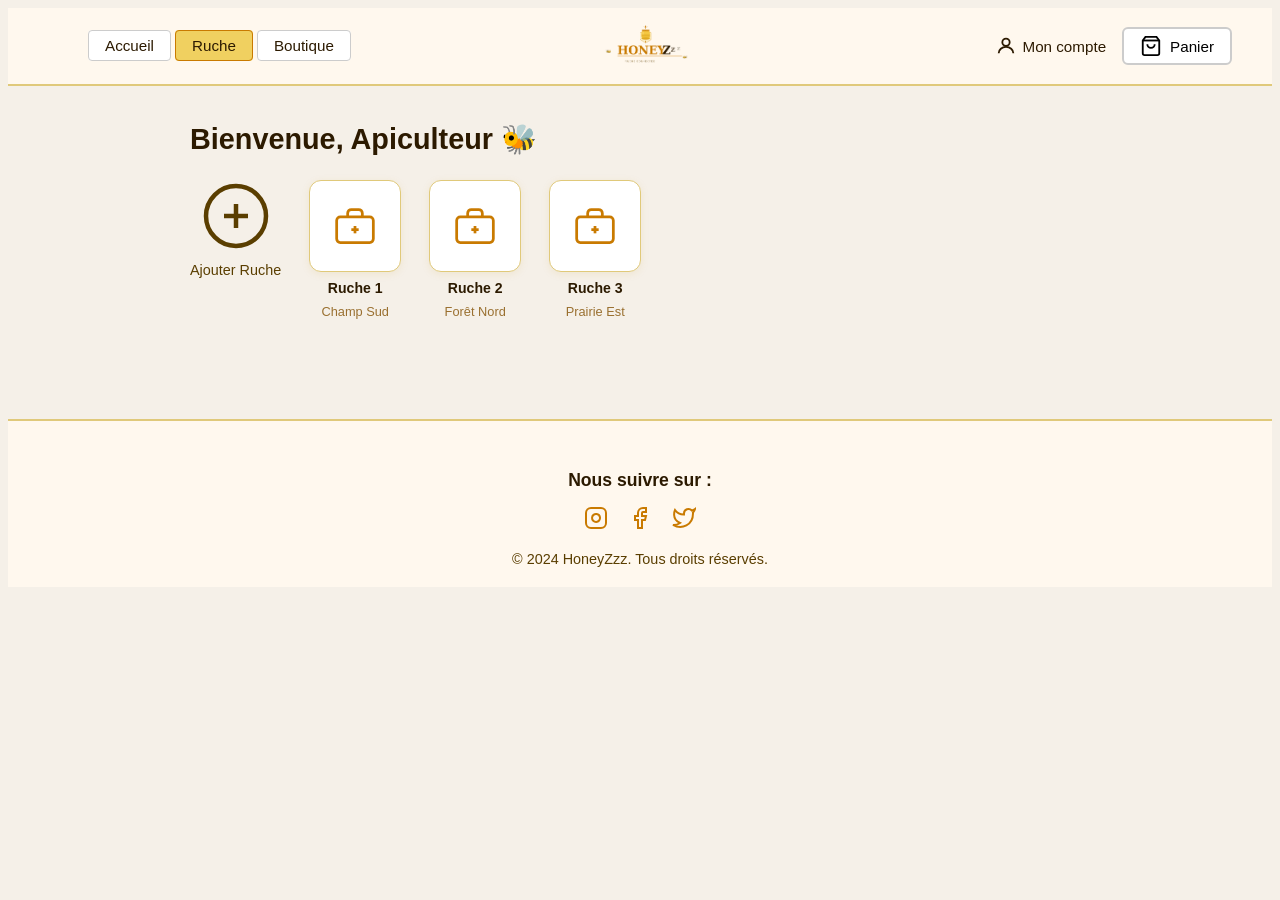
==== apiculteur.html @ 34b19475 "Clean restart" ====
<!DOCTYPE html>
<html lang="fr">
<head>
  <meta charset="UTF-8" />
  <meta name="viewport" content="width=device-width, initial-scale=1.0"/>
  <link href="style.css" rel="stylesheet">
  <title>Mon espace apiculteur – HoneyZzz</title>
</head>
<body>

<!--Barre de navigation-->
<nav>
  <div class="nav-left">
    <ul class="nav-links">
      <li><a href="index.html">Accueil</a></li>
      <li><a href="apiculteur.php" class="active">Ruche</a></li>
      <li><a href="boutique.html">Boutique</a></li>
    </ul>
  </div>
  <div class="nav-center">
    <img src="logo_honeyzzz2.png" alt="Logo Ruche Connectée" class="logo-img">
  </div>
  <div class="nav-right">
    <a href="connexion.html" class="btn-connexion">
      <svg viewBox="0 0 24 24" fill="none" stroke="currentColor" stroke-width="2">
        <circle cx="12" cy="8" r="4"/>
        <path d="M4 20c0-4 3.6-7 8-7s8 3 8 7"/>
      </svg>
      Mon compte
    </a>
    <button class="btn-panier" id="btn-panier">
      <svg viewBox="0 0 24 24" fill="none" stroke="currentColor" stroke-width="2">
        <path d="M6 2L3 6v14a2 2 0 002 2h14a2 2 0 002-2V6l-3-4z"/>
        <line x1="3" y1="6" x2="21" y2="6"/>
        <path d="M16 10a4 4 0 01-8 0"/>
      </svg>
      Panier
    </button>
  </div>
</nav>

<!--Espace apiculteur-->
<section class="dashboard">

  <h1 class="dashboard-bienvenue">Bienvenue, Apiculteur 🐝</h1>

  <div class="ruches-grid">

    <!-- Bouton ajouter une ruche -->
    <div class="ruche-ajouter">
      <div class="ruche-ajouter-icon">
        <svg viewBox="0 0 24 24" fill="none" stroke="currentColor" stroke-width="1.5">
          <circle cx="12" cy="12" r="10"/>
          <line x1="12" y1="8" x2="12" y2="16"/>
          <line x1="8" y1="12" x2="16" y2="12"/>
        </svg>
      </div>
      <span>Ajouter Ruche</span>
    </div>

    <!-- Ruche 1 -->
    <div class="ruche-item">
      <div class="ruche-icon">
        <svg viewBox="0 0 24 24" fill="none" stroke="currentColor" stroke-width="1.5">
          <rect x="2" y="7" width="20" height="14" rx="2"/>
          <path d="M16 7V5a2 2 0 00-2-2h-4a2 2 0 00-2 2v2"/>
          <line x1="12" y1="12" x2="12" y2="16"/>
          <line x1="10" y1="14" x2="14" y2="14"/>
        </svg>
      </div>
      <span class="ruche-item-nom">Ruche 1</span>
      <span class="ruche-item-lieu">Champ Sud</span>
    </div>

    <!-- Ruche 2 -->
    <div class="ruche-item">
      <div class="ruche-icon">
        <svg viewBox="0 0 24 24" fill="none" stroke="currentColor" stroke-width="1.5">
          <rect x="2" y="7" width="20" height="14" rx="2"/>
          <path d="M16 7V5a2 2 0 00-2-2h-4a2 2 0 00-2 2v2"/>
          <line x1="12" y1="12" x2="12" y2="16"/>
          <line x1="10" y1="14" x2="14" y2="14"/>
        </svg>
      </div>
      <span class="ruche-item-nom">Ruche 2</span>
      <span class="ruche-item-lieu">Forêt Nord</span>
    </div>

    <!-- Ruche 3 -->
    <div class="ruche-item">
      <div class="ruche-icon">
        <svg viewBox="0 0 24 24" fill="none" stroke="currentColor" stroke-width="1.5">
          <rect x="2" y="7" width="20" height="14" rx="2"/>
          <path d="M16 7V5a2 2 0 00-2-2h-4a2 2 0 00-2 2v2"/>
          <line x1="12" y1="12" x2="12" y2="16"/>
          <line x1="10" y1="14" x2="14" y2="14"/>
        </svg>
      </div>
      <span class="ruche-item-nom">Ruche 3</span>
      <span class="ruche-item-lieu">Prairie Est</span>
    </div>

  </div>
</section>

</body>

<footer>
  <div class="footer-content">
    <h5 class="footer-title">Nous suivre sur :</h5>
    <div class="social-links">
      <a href="https://www.instagram.com" target="_blank" class="social-link">
        <svg viewBox="0 0 24 24" fill="none" stroke="currentColor" stroke-width="2" width="24" height="24">
          <rect x="2" y="2" width="20" height="20" rx="5" ry="5"/>
          <path d="m16 11.37A4 4 0 1112.63 8 4 4 0 0116 11.37z"/>
          <line x1="17.5" y1="6.5" x2="17.51" y2="6.5"/>
        </svg>
      </a>
      <a href="https://www.facebook.com" target="_blank" class="social-link">
        <svg viewBox="0 0 24 24" fill="none" stroke="currentColor" stroke-width="2" width="24" height="24">
          <path d="M18 2h-3a5 5 0 00-5 5v3H7v4h3v8h4v-8h3l1-4h-4V7a1 1 0 011-1h3z"/>
        </svg>
      </a>
      <a href="https://www.twitter.com" target="_blank" class="social-link">
        <svg viewBox="0 0 24 24" fill="none" stroke="currentColor" stroke-width="2" width="24" height="24">
          <path d="M23 3a10.9 10.9 0 01-3.14 1.53 4.48 4.48 0 00-7.86 3v1A10.66 10.66 0 013 4s-4 9 5 13a11.64 11.64 0 01-7 2c9 5 20 0 20-11.5a4.5 4.5 0 00-.08-.83A7.72 7.72 0 0023 3z"/>
        </svg>
      </a>
    </div>
    <p class="footer-copyright">&copy; 2024 HoneyZzz. Tous droits réservés.</p>
  </div>
</footer>

<script src="script.js"></script>
</body>
</html>
---- style.css ----
body {
      font-family: 'Segoe UI', Arial, sans-serif;
      background: #f5f0e8;
      color: #2c1a00;
    }
footer {
      text-align: center;
      align-items: center;
      background: #fff8ee;
      padding: 20px 40px;
      border-top: 2px solid #e0c97a;
      margin-top: 40px;
}

.footer-content {
      max-width: 900px;
      margin: 0 auto;
}

.footer-title {
      font-size: 1.1rem;
      font-weight: 700;
      color: #2c1a00;
      margin-bottom: 15px;
}

.social-links {
      display: flex;
      justify-content: center;
      gap: 20px;
      margin-bottom: 15px;
}

.social-link {
      color: #c97a00;
      text-decoration: none;
      font-size: 1.5rem;
      transition: color 0.2s;
}

.social-link:hover {
      color: #2c1a00;
}

.footer-copyright {
      font-size: 0.9rem;
      color: #5a3e00;
      margin: 0;
}


    /* ── NAVBAR ── */
    nav {
      background: #fff8ee;
      border-bottom: 2px solid #e0c97a;
      padding: 12px 40px;
      display: flex;
      align-items: center;
      justify-content: space-between;
      position: sticky;
      top: 0;
      z-index: 100;
    }

    .nav-left {
      display: flex;
      align-items: center;
      gap: 8px;
      flex: 1;
    }

    .nav-center {
      display: flex;
      align-items: center;
      justify-content: center;
      flex: 0 0 auto;
    }

    .logo-img {
      height: 52px;
      width: auto;
      object-fit: contain;
    }

    .logo {
      font-size: 1.4rem;
      font-weight: 700;
      color: #c97a00;
      letter-spacing: 1px;
    }

    .nav-links {
      display: flex;
      gap: 4px;
      list-style: none;
    }

    .nav-links a {
      text-decoration: none;
      color: #2c1a00;
      padding: 6px 16px;
      border: 1px solid #ccc;
      border-radius: 4px;
      background: #fff;
      font-size: 0.95rem;
      transition: background 0.2s;
    }

    .nav-links a:hover,
    .nav-links a.active {
      background: #f0d060;
      border-color: #c97a00;
    }

    .nav-right {
      display: flex;
      align-items: center;
      gap: 16px;
      flex: 1;
      justify-content: flex-end;
    }

    .btn-connexion {
      display: flex;
      align-items: center;
      gap: 6px;
      background: none;
      border: none;
      font-size: 0.95rem;
      cursor: pointer;
      color: #2c1a00;
      text-decoration: none; 
    }

    .btn-connexion svg { width: 22px; height: 22px; }

    .btn-panier {
      display: flex;
      align-items: center;
      gap: 8px;
      background: #fff;
      border: 2px solid #ccc;
      border-radius: 6px;
      padding: 6px 16px;
      font-size: 0.95rem;
      cursor: pointer;
      transition: border-color 0.2s;
    }

    .btn-panier:hover { border-color: #c97a00; }
    .btn-panier svg { width: 22px; height: 22px; }

    /* ── HERO ── */
    .hero {
      background: linear-gradient(135deg, #fff8ee 60%, #f0d060 100%);
      padding: 60px 40px 50px;
      max-width: 900px;
      margin: 0 auto;
    }

    .hero h1 {
      font-size: 2rem;
      font-weight: 800;
      line-height: 1.3;
      margin-bottom: 20px;
      color: #2c1a00;
    }

    .hero p {
      font-size: 1rem;
      line-height: 1.7;
      color: #5a3e00;
      max-width: 560px;
      margin-bottom: 30px;
    }

    .btn-decouvrir {
      display: inline-block;
      padding: 12px 28px;
      border: 2px solid #2c1a00;
      background: #fff;
      border-radius: 6px;
      font-size: 0.95rem;
      font-weight: 600;
      cursor: pointer;
      text-decoration: none;
      color: #2c1a00;
      transition: background 0.2s, color 0.2s;
    }

    .btn-decouvrir:hover {
      background: #f0d060;
    }

    /* ── BOUTIQUE ── */
    .boutique {
      max-width: 900px;
      margin: 0 auto;
      padding: 30px 40px 60px;
    }

    .boutique-header {
      display: flex;
      align-items: center;
      justify-content: space-between;
      margin-bottom: 28px;
      flex-wrap: wrap;
      gap: 12px;
    }

    .boutique-header h2 {
      font-size: 1.3rem;
      font-weight: 700;
      color: #2c1a00;
    }

    .search-bar {
      display: flex;
      align-items: center;
      gap: 8px;
      background: #fff;
      border: 2px solid #ccc;
      border-radius: 20px;
      padding: 7px 16px;
      width: 220px;
    }

    .search-bar svg { width: 16px; height: 16px; color: #888; }

    .search-bar input {
      border: none;
      outline: none;
      background: none;
      font-size: 0.9rem;
      color: #2c1a00;
      width: 100%;
    }

    /* ── GRILLE PRODUITS ── */
    .grid {
      display: grid;
      grid-template-columns: repeat(3, 1fr);
      gap: 28px;
    }

    .card {
      background: #fff;
      border: 1px solid #e0d0b0;
      border-radius: 10px;
      padding: 24px 16px 18px;
      text-align: center;
      transition: box-shadow 0.2s, transform 0.2s;
      cursor: pointer;
      text-decoration: none;
      display: block;
      color: inherit;
    }

    .card:hover {
      box-shadow: 0 6px 20px rgba(200,150,0,0.15);
      transform: translateY(-3px);
    }

    .card-img {
      width: 80px;
      height: 80px;
      margin: 0 auto 14px;
      display: flex;
      align-items: center;
      justify-content: center;
    }

    .card-img img {
      width: 100%;
      height: 100%;
      object-fit: contain;
      display: block;
    }

    /* Placeholder image ruche connectée */
    .img-placeholder {
      width: 80px;
      height: 80px;
      border: 2px solid #2c1a00;
      position: relative;
    }

    .img-placeholder::before,
    .img-placeholder::after {
      content: '';
      position: absolute;
      top: 0; left: 0; right: 0; bottom: 0;
      border-bottom: 2px solid #2c1a00;
    }

    .img-placeholder::before {
      transform: rotate(45deg) scale(0.707);
    }

    .img-placeholder::after {
      transform: rotate(-45deg) scale(0.707);
    }

    .card-label {
      font-size: 0.88rem;
      color: #5a3e00;
      font-weight: 500;
    }

    .card-prix {
      font-size: 0.92rem;
      font-weight: 700;
      color: #c97a00;
      margin-top: 6px;
    }

    #cart-count {
      background: #c97a00;
      color: #fff;
      border-radius: 50%;
      padding: 0 6px;
      font-size: 0.75rem;
      margin-left: 4px;
      display: none;
    }

    .produit-section {
      max-width: 900px;
      margin: 40px auto;
      padding: 0 40px 60px;
      display: grid;
      grid-template-columns: 1fr 1fr;
      gap: 50px;
      align-items: start;
    }

    .produit-img-wrap {
      border-radius: 14px;
      overflow: hidden;
      border: 1.5px solid #e0c97a;
      background: #fff;
      box-shadow: 0 4px 20px rgba(200,150,0,0.12);
    }

    .produit-img-wrap img {
      width: 100%;
      height: 320px;
      object-fit: cover;
      display: block;
    }

    .produit-infos {
      display: flex;
      flex-direction: column;
      gap: 16px;
    }

    .produit-categorie {
      font-size: 0.78rem;
      font-weight: 700;
      text-transform: uppercase;
      letter-spacing: 2px;
      color: #c97a00;
    }

    .produit-titre {
      font-size: 1.8rem;
      font-weight: 800;
      color: #2c1a00;
      line-height: 1.2;
      margin: 0;
    }

    .produit-prix {
      font-size: 1.6rem;
      font-weight: 800;
      color: #c97a00;
    }

    .produit-desc {
      font-size: 0.92rem;
      color: #5a3e00;
      line-height: 1.7;
    }

    .produit-specs {
      background: #fff8ee;
      border: 1px solid #e0d0b0;
      border-radius: 10px;
      padding: 18px 20px;
      display: flex;
      flex-direction: column;
      gap: 10px;
    }

    .produit-specs h4 {
      font-size: 0.85rem;
      font-weight: 700;
      color: #2c1a00;
      margin: 0 0 6px;
      text-transform: uppercase;
      letter-spacing: 1px;
    }

    .spec-line {
      display: flex;
      justify-content: space-between;
      font-size: 0.85rem;
      border-bottom: 1px solid #e0d0b0;
      padding-bottom: 7px;
    }

    .spec-line:last-child {
      border-bottom: none;
      padding-bottom: 0;
    }

    .spec-label {
      color: #9a7030;
    }

    .spec-val {
      font-weight: 600;
      color: #2c1a00;
    }

    .variant-wrap {
      display: flex;
      flex-direction: column;
      gap: 8px;
    }

    .variant-wrap label {
      font-size: 0.85rem;
      font-weight: 600;
      color: #5a3e00;
    }

    .variant-btns {
      display: flex;
      gap: 10px;
      flex-wrap: wrap;
    }

    .variant-btn {
      padding: 8px 18px;
      border: 1.5px solid #d4c090;
      border-radius: 6px;
      background: #fff;
      font-size: 0.88rem;
      color: #2c1a00;
      cursor: pointer;
      transition: all 0.2s;
    }

    .variant-btn.selected,
    .variant-btn:hover {
      border-color: #c97a00;
      background: #fef9e7;
      font-weight: 600;
    }

    .qty-wrap {
      display: flex;
      align-items: center;
      gap: 10px;
    }

    .qty-wrap label {
      font-size: 0.85rem;
      font-weight: 600;
      color: #5a3e00;
    }

    .qty-controls {
      display: flex;
      align-items: center;
      border: 1.5px solid #d4c090;
      border-radius: 6px;
      overflow: hidden;
    }

    .qty-btn {
      width: 36px;
      height: 36px;
      background: #fff8ee;
      border: none;
      font-size: 1.2rem;
      cursor: pointer;
      color: #c97a00;
      font-weight: 700;
      transition: background 0.2s;
    }

    .qty-btn:hover {
      background: #f0d060;
    }

    .qty-input {
      width: 44px;
      height: 36px;
      text-align: center;
      border: none;
      border-left: 1.5px solid #d4c090;
      border-right: 1.5px solid #d4c090;
      font-size: 0.95rem;
      font-weight: 600;
      color: #2c1a00;
      background: #fff;
      outline: none;
    }

    .btn-add-cart {
      display: flex;
      align-items: center;
      justify-content: center;
      gap: 10px;
      padding: 14px 28px;
      background: #2c1a00;
      color: #f0d060;
      border: none;
      border-radius: 8px;
      font-size: 1rem;
      font-weight: 700;
      cursor: pointer;
      transition: background 0.2s, transform 0.1s;
      width: 100%;
    }

    .btn-add-cart:hover {
      background: #c97a00;
      color: #fff;
    }

    .btn-add-cart:active {
      transform: scale(0.98);
    }

    .btn-add-cart svg {
      width: 20px;
      height: 20px;
    }

    .add-feedback {
      text-align: center;
      font-size: 0.88rem;
      color: #2a7a2a;
      font-weight: 600;
      min-height: 20px;
    }

    .retour-link {
      display: inline-flex;
      align-items: center;
      gap: 6px;
      color: #c97a00;
      text-decoration: none;
      font-size: 0.88rem;
      font-weight: 600;
      margin: 24px 40px 0;
    }

    .retour-link svg {
      width: 16px;
      height: 16px;
    }

    .retour-link:hover {
      color: #2c1a00;
    }

    @media (max-width: 640px) {
      .produit-section {
        grid-template-columns: 1fr;
        padding: 0 16px 40px;
        gap: 28px;
      }
    }

    /* ── rentre le site responsive ── */
    @media (max-width: 640px) {
      .grid { grid-template-columns: repeat(2, 1fr); }
      nav { padding: 10px 16px; }
      .hero, .boutique { padding-left: 16px; padding-right: 16px; }
    }

/* ── PANIER ── */
    .panier-section {
      max-width: 860px;
      margin: 40px auto;
      padding: 0 40px 80px;
      display: grid;
      grid-template-columns: 1fr 320px;
      gap: 36px;
      align-items: start;
    }

    .panier-titre {
      font-size: 1.6rem;
      font-weight: 800;
      color: #2c1a00;
      margin-bottom: 24px;
    }

    .panier-vide {
      text-align: center;
      padding: 60px 0;
      color: #9a7030;
      font-size: 1rem;
    }

    .panier-vide svg {
      width: 64px;
      height: 64px;
      color: #e0d0b0;
      display: block;
      margin: 0 auto 16px;
    }

    .panier-vide a {
      color: #c97a00;
      font-weight: 600;
      text-decoration: none;
    }

    .cart-items {
      display: flex;
      flex-direction: column;
      gap: 16px;
    }

    .cart-item {
      background: #fff;
      border: 1px solid #e0d0b0;
      border-radius: 10px;
      padding: 16px;
      display: flex;
      align-items: center;
      gap: 16px;
    }

    .cart-item-img {
      width: 72px;
      height: 72px;
      border-radius: 8px;
      object-fit: cover;
      border: 1px solid #e0d0b0;
      flex-shrink: 0;
    }

    .cart-item-infos {
      flex: 1;
    }

    .cart-item-nom {
      font-size: 0.95rem;
      font-weight: 700;
      color: #2c1a00;
      margin-bottom: 4px;
    }

    .cart-item-prix {
      font-size: 0.88rem;
      color: #c97a00;
      font-weight: 600;
    }

    .cart-item-controls {
      display: flex;
      align-items: center;
      gap: 8px;
      margin-top: 8px;
    }

    .qty-controls-sm {
      display: flex;
      align-items: center;
      border: 1.5px solid #d4c090;
      border-radius: 6px;
      overflow: hidden;
    }

    .qty-btn-sm {
      width: 28px;
      height: 28px;
      background: #fff8ee;
      border: none;
      font-size: 1rem;
      cursor: pointer;
      color: #c97a00;
      font-weight: 700;
    }

    .qty-btn-sm:hover {
      background: #f0d060;
    }

    .qty-val {
      width: 32px;
      height: 28px;
      text-align: center;
      line-height: 28px;
      font-size: 0.88rem;
      font-weight: 600;
      color: #2c1a00;
      border-left: 1.5px solid #d4c090;
      border-right: 1.5px solid #d4c090;
    }

    .btn-suppr {
      background: none;
      border: none;
      color: #cc4444;
      cursor: pointer;
      font-size: 0.8rem;
      font-weight: 600;
      padding: 0;
      margin-left: 4px;
    }

    .btn-suppr:hover {
      text-decoration: underline;
    }

    .cart-item-total {
      font-size: 0.95rem;
      font-weight: 800;
      color: #2c1a00;
      white-space: nowrap;
    }

    /* Récap */
    .recap-box {
      background: #fff;
      border: 1.5px solid #e0c97a;
      border-radius: 12px;
      padding: 28px 24px;
      position: sticky;
      top: 80px;
    }

    .recap-titre {
      font-size: 1.1rem;
      font-weight: 800;
      color: #2c1a00;
      margin-bottom: 20px;
    }

    .recap-line {
      display: flex;
      justify-content: space-between;
      font-size: 0.88rem;
      color: #5a3e00;
      margin-bottom: 12px;
    }

    .recap-line.total {
      font-size: 1.1rem;
      font-weight: 800;
      color: #2c1a00;
      border-top: 1.5px solid #e0d0b0;
      padding-top: 14px;
      margin-top: 4px;
    }

    .btn-commander {
      display: block;
      width: 100%;
      padding: 14px;
      background: #2c1a00;
      color: #f0d060;
      border: none;
      border-radius: 8px;
      font-size: 1rem;
      font-weight: 700;
      cursor: pointer;
      text-align: center;
      transition: background 0.2s;
      margin-top: 20px;
    }

    .btn-commander:hover {
      background: #c97a00;
      color: #fff;
    }

    .btn-vider {
      background: none;
      border: none;
      color: #aaa;
      font-size: 0.8rem;
      cursor: pointer;
      display: block;
      margin: 12px auto 0;
    }

    .btn-vider:hover {
      color: #cc4444;
    }

    @media (max-width: 700px) {
      .panier-section {
        grid-template-columns: 1fr;
        padding: 0 16px 40px;
      }
    }

/* ── CONNEXION ── */
    .connexion {
      display: flex;
      justify-content: center;
      align-items: center;
      padding: 60px 40px;
    }

    .connexion-card {
      background: #fff;
      border: 1px solid #e0c97a;
      border-radius: 10px;
      padding: 40px 36px;
      width: 100%;
      max-width: 400px;
    }

    .connexion-card h2 {
      font-size: 1.5rem;
      font-weight: 800;
      color: #2c1a00;
      margin-bottom: 6px;
    }

    .connexion-sub {
      font-size: 0.9rem;
      color: #9a7030;
      margin-bottom: 28px;
    }

    .form-group {
      margin-bottom: 18px;
    }

    .form-group label {
      display: block;
      font-size: 0.85rem;
      font-weight: 600;
      color: #5a3e00;
      margin-bottom: 6px;
    }

    .form-group input {
      width: 100%;
      padding: 10px 14px;
      border: 1.5px solid #d4c090;
      border-radius: 6px;
      background: #fffdf5;
      font-size: 0.95rem;
      color: #2c1a00;
      outline: none;
      box-sizing: border-box;
      transition: border-color 0.2s;
    }

    .form-group input:focus {
      border-color: #c97a00;
    }

    .form-options {
      display: flex;
      align-items: center;
      justify-content: space-between;
      margin-bottom: 24px;
      font-size: 0.85rem;
    }

    .checkbox-wrap {
      display: flex;
      align-items: center;
      gap: 7px;
      color: #5a3e00;
      cursor: pointer;
    }

    .checkbox-wrap input[type="checkbox"] {
      accent-color: #c97a00;
    }

    .forgot-link {
      color: #c97a00;
      text-decoration: none;
      font-weight: 500;
    }

    .forgot-link:hover { color: #2c1a00; }

    .register-link {
      text-align: center;
      font-size: 0.88rem;
      color: #7a5a20;
      margin-top: 20px;
    }

    .register-link a {
      color: #c97a00;
      font-weight: 600;
      text-decoration: none;
    }

    .register-link a:hover { color: #2c1a00; }

    /* ── CHOIX RÔLE ── */
    .role-choice {
      display: flex;
      gap: 12px;
    }

    .role-option {
      flex: 1;
      display: flex;
      align-items: center;
      justify-content: center;
      gap: 8px;
      padding: 10px;
      border: 1.5px solid #d4c090;
      border-radius: 6px;
      background: #fffdf5;
      cursor: pointer;
      font-size: 0.95rem;
      color: #2c1a00;
      transition: border-color 0.2s, background 0.2s;
    }

    .role-option:has(input:checked) {
      border-color: #c97a00;
      background: #fef9e7;
    }

    .role-option input[type="radio"] {
      display: none;
    }
/* ── PAGE APICULTEUR ── */
    .dashboard-bienvenue {
      font-size: 1.8rem;
      font-weight: 800;
      color: #2c1a00;
      padding: 36px 40px 24px;
      max-width: 900px;
      margin: 0 auto;
    }

    .ruches-grid {
      display: flex;
      flex-wrap: wrap;
      gap: 28px;
      padding: 0 40px 60px;
      max-width: 900px;
      margin: 0 auto;
      align-items: flex-start;
    }

    /* Bouton ajouter */
    .ruche-ajouter {
      display: flex;
      flex-direction: column;
      align-items: center;
      gap: 10px;
      cursor: pointer;
      color: #5a3e00;
      font-size: 0.9rem;
      font-weight: 500;
      transition: color 0.2s;
    }

    .ruche-ajouter:hover { color: #c97a00; }

    .ruche-ajouter-icon {
      width: 72px;
      height: 72px;
      display: flex;
      align-items: center;
      justify-content: center;
    }

    .ruche-ajouter-icon svg {
      width: 72px;
      height: 72px;
      color: #5a3e00;
      transition: color 0.2s;
    }

    .ruche-ajouter:hover .ruche-ajouter-icon svg { color: #c97a00; }

    /* Carte ruche */
    .ruche-item {
      display: flex;
      flex-direction: column;
      align-items: center;
      gap: 8px;
      cursor: pointer;
      transition: transform 0.2s;
    }

    .ruche-item:hover { transform: translateY(-3px); }

    .ruche-icon {
      width: 90px;
      height: 90px;
      background: #fff;
      border: 1.5px solid #e0c97a;
      border-radius: 12px;
      display: flex;
      align-items: center;
      justify-content: center;
      box-shadow: 0 2px 8px rgba(200,150,0,0.10);
      transition: box-shadow 0.2s, border-color 0.2s;
    }

    .ruche-item:hover .ruche-icon {
      border-color: #c97a00;
      box-shadow: 0 4px 16px rgba(200,150,0,0.2);
    }

    .ruche-icon svg {
      width: 44px;
      height: 44px;
      color: #c97a00;
    }

    .ruche-item-nom {
      font-size: 0.88rem;
      font-weight: 700;
      color: #2c1a00;
    }

    .ruche-item-lieu {
      font-size: 0.8rem;
      color: #9a7030;
    }

.panier-section {
  max-width: 860px;
  margin: 40px auto;
  padding: 0 40px 80px;
  display: grid;
  grid-template-columns: 1fr 320px;
  gap: 36px;
  align-items: start;
}

.panier-titre {
  font-size: 1.6rem;
  font-weight: 800;
  color: #2c1a00;
  margin-bottom: 24px;
}

.panier-vide {
  text-align: center;
  padding: 60px 0;
  color: #9a7030;
  font-size: 1rem;
}

.panier-vide svg {
  width: 64px;
  height: 64px;
  color: #e0d0b0;
  display: block;
  margin: 0 auto 16px;
}

.panier-vide a {
  color: #c97a00;
  font-weight: 600;
  text-decoration: none;
}

.cart-items {
  display: flex;
  flex-direction: column;
  gap: 16px;
}

.cart-item {
  background: #fff;
  border: 1px solid #e0d0b0;
  border-radius: 10px;
  padding: 16px;
  display: flex;
  align-items: center;
  gap: 16px;
}

.cart-item-img {
  width: 72px;
  height: 72px;
  border-radius: 8px;
  object-fit: cover;
  border: 1px solid #e0d0b0;
  flex-shrink: 0;
}

.cart-item-infos {
  flex: 1;
}

.cart-item-nom {
  font-size: 0.95rem;
  font-weight: 700;
  color: #2c1a00;
  margin-bottom: 4px;
}

.cart-item-prix {
  font-size: 0.88rem;
  color: #c97a00;
  font-weight: 600;
}

.cart-item-controls {
  display: flex;
  align-items: center;
  gap: 8px;
  margin-top: 8px;
}

.qty-controls-sm {
  display: flex;
  align-items: center;
  border: 1.5px solid #d4c090;
  border-radius: 6px;
  overflow: hidden;
}

.qty-btn-sm {
  width: 28px;
  height: 28px;
  background: #fff8ee;
  border: none;
  font-size: 1rem;
  cursor: pointer;
  color: #c97a00;
  font-weight: 700;
}

.qty-btn-sm:hover {
  background: #f0d060;
}

.qty-val {
  width: 32px;
  height: 28px;
  text-align: center;
  line-height: 28px;
  font-size: 0.88rem;
  font-weight: 600;
  color: #2c1a00;
  border-left: 1.5px solid #d4c090;
  border-right: 1.5px solid #d4c090;
}

.btn-suppr {
  background: none;
  border: none;
  color: #cc4444;
  cursor: pointer;
  font-size: 0.8rem;
  font-weight: 600;
  padding: 0;
  margin-left: 4px;
}

.btn-suppr:hover {
  text-decoration: underline;
}

.cart-item-total {
  font-size: 0.95rem;
  font-weight: 800;
  color: #2c1a00;
  white-space: nowrap;
}

/* Récap */
.recap-box {
  background: #fff;
  border: 1.5px solid #e0c97a;
  border-radius: 12px;
  padding: 28px 24px;
  position: sticky;
  top: 80px;
}

.recap-titre {
  font-size: 1.1rem;
  font-weight: 800;
  color: #2c1a00;
  margin-bottom: 20px;
}

.recap-line {
  display: flex;
  justify-content: space-between;
  font-size: 0.88rem;
  color: #5a3e00;
  margin-bottom: 12px;
}

.recap-line.total {
  font-size: 1.1rem;
  font-weight: 800;
  color: #2c1a00;
  border-top: 1.5px solid #e0d0b0;
  padding-top: 14px;
  margin-top: 4px;
}

.btn-commander {
  display: block;
  width: 100%;
  padding: 14px;
  background: #2c1a00;
  color: #f0d060;
  border: none;
  border-radius: 8px;
  font-size: 1rem;
  font-weight: 700;
  cursor: pointer;
  text-align: center;
  transition: background 0.2s;
  margin-top: 20px;
}

.btn-commander:hover {
  background: #c97a00;
  color: #fff;
}

.btn-vider {
  background: none;
  border: none;
  color: #aaa;
  font-size: 0.8rem;
  cursor: pointer;
  display: block;
  margin: 12px auto 0;
}

.btn-vider:hover {
  color: #cc4444;
}

.retour-link {
  display: inline-flex;
  align-items: center;
  gap: 6px;
  color: #c97a00;
  text-decoration: none;
  font-size: 0.88rem;
  font-weight: 600;
  margin: 24px 40px 0;
}

.retour-link:hover {
  color: #2c1a00;
}

@media (max-width: 700px) {
  .panier-section {
    grid-template-columns: 1fr;
    padding: 0 16px 40px;
  }
}
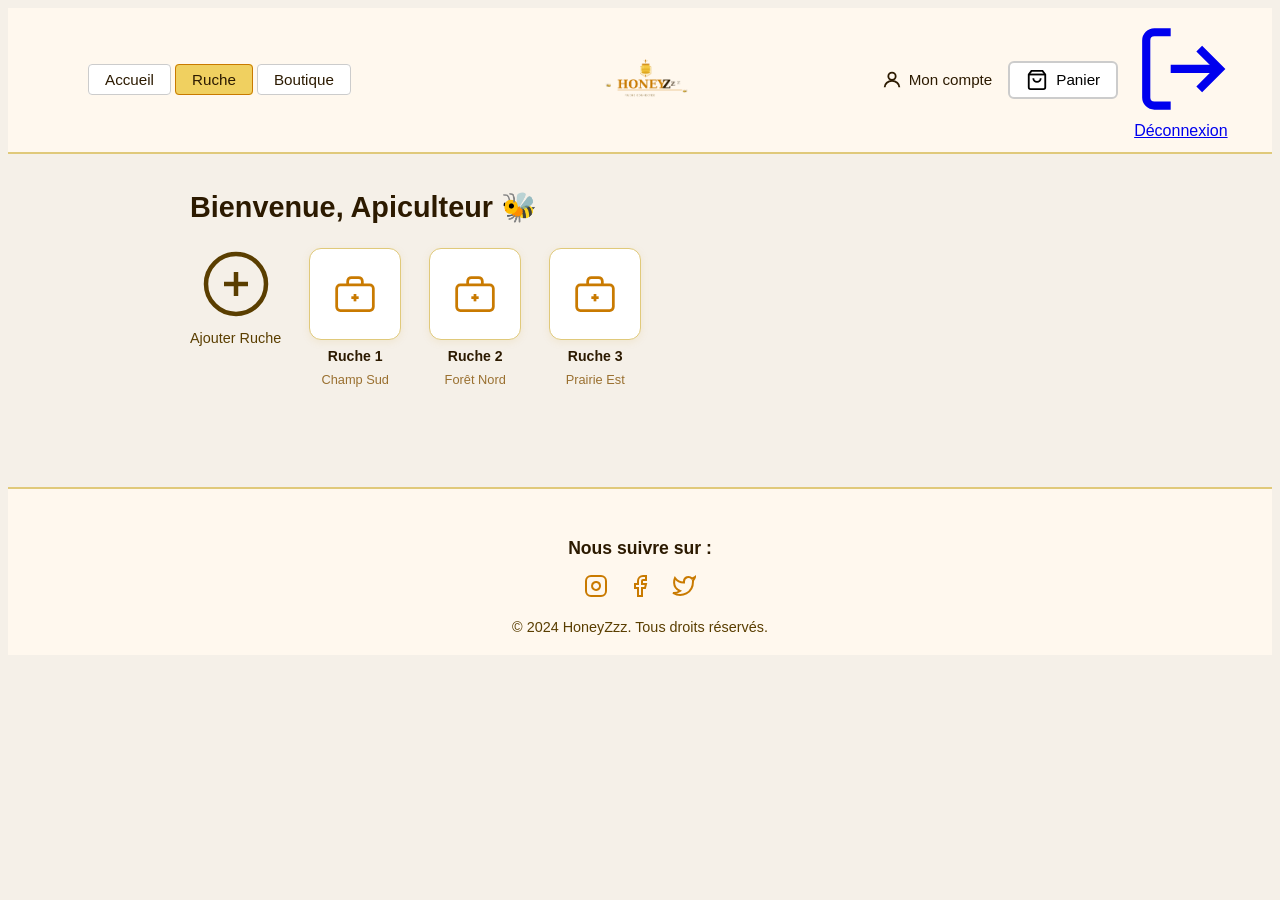
==== commit 57cb0d49: "Update apiculteur.html" ====
--- a/apiculteur.html
+++ b/apiculteur.html
@@ -36,6 +36,16 @@
       </svg>
       Panier
     </button>
+
+    <a class="btn-deconnexion" href="deconnexion.php">
+      <svg viewBox="0 0 24 24" fill="none" stroke="currentColor" stroke-width="2">
+        <path d="M9 21H5a2 2 0 01-2-2V5a2 2 0 012-2h4"/>
+        <polyline points="16 17 21 12 16 7"/>
+        <line x1="21" y1="12" x2="9" y2="12"/>
+      </svg>
+      Déconnexion
+    </a>
+    
   </div>
 </nav>
 
@@ -132,5 +142,12 @@
 </footer>
 
 <script src="script.js"></script>
+<!-- Modale non connecté -->
+<div class="modale-overlay" id="modale" style="display:none;">
+  <div class="modale-box">
+    <p>⚠️ Vous n'êtes pas connecté.</p>
+    <button class="btn-decouvrir" onclick="fermerModale()">Fermer</button>
+  </div>
+</div>
 </body>
 </html>
